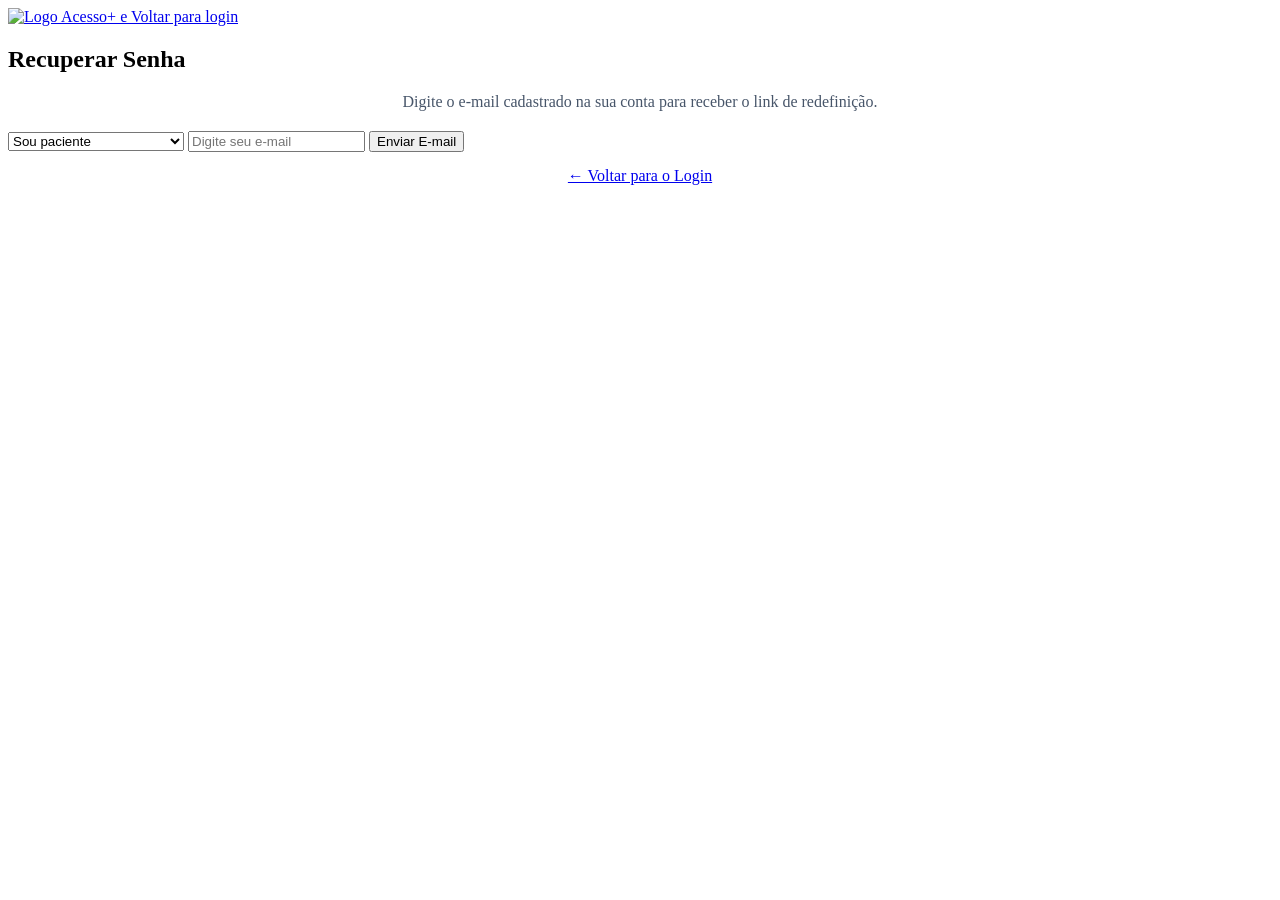
==== esqueciSenha.html @ 37e9d7a6 "Completa a área pública, cria o painel do administrador e criptografa senhas - Senhas de pacientes e" ====
<!DOCTYPE html>
<html lang="PT-br">
<head>
    <meta charset="UTF-8">
    <meta name="viewport" content="width=device-width, initial-scale=1.0">
    <title>Recuperar Senha | Acesso+</title>
    <link rel="stylesheet" href="css/loginUser.css">
</head>
<body>
    <section class="containerPai">
        <a href="loginUser.html" class="logo-card"><img src="img/logo.png" alt="Logo Acesso+ e Voltar para login"></a>
        <div class="card loginActive">
            <div class="esquerda">
                <div class="formLogin" style="width: 100%;">
                    <h2>Recuperar Senha</h2>
                    <p style="text-align: center; margin-bottom: 20px; color: #475569;">Digite o e-mail cadastrado na sua conta para receber o link de redefinição.</p>
                    <form action="processa_esqueciSenha.php" method="post">
                        <select name="tipo" id="tipo" aria-label="Tipo de conta" required>
                            <option value="paciente">Sou paciente</option>
                            <option value="profissional">Sou profissional de saúde</option>
                        </select>
                        <input type="email" name="email" placeholder="Digite seu e-mail" aria-label="Digite seu e-mail" required>
                        <button type="submit" name="submit">Enviar E-mail</button>
                    </form>
                    <a href="loginUser.html" class="esqueci-senha" style="display: block; text-align: center; margin-top: 15px;">&larr; Voltar para o Login</a>
                </div>
            </div>
            <div class="direita" style="background: url('img/background2.png') no-repeat center center / cover;">
                <!-- Apenas parte visual direita mantida para coerência do layout -->
            </div>
        </div>
    </section>
    <script>
        // Abre já com o tipo certo quando vem do login do profissional (esqueciSenha.html?tipo=profissional)
        if (new URLSearchParams(location.search).get('tipo') === 'profissional') {
            document.getElementById('tipo').value = 'profissional';
            document.querySelector('.logo-card').href = 'loginProfissional.html';
            document.querySelectorAll('a.esqueci-senha').forEach(a => a.href = 'loginProfissional.html');
        }
    </script>
</body>
</html>
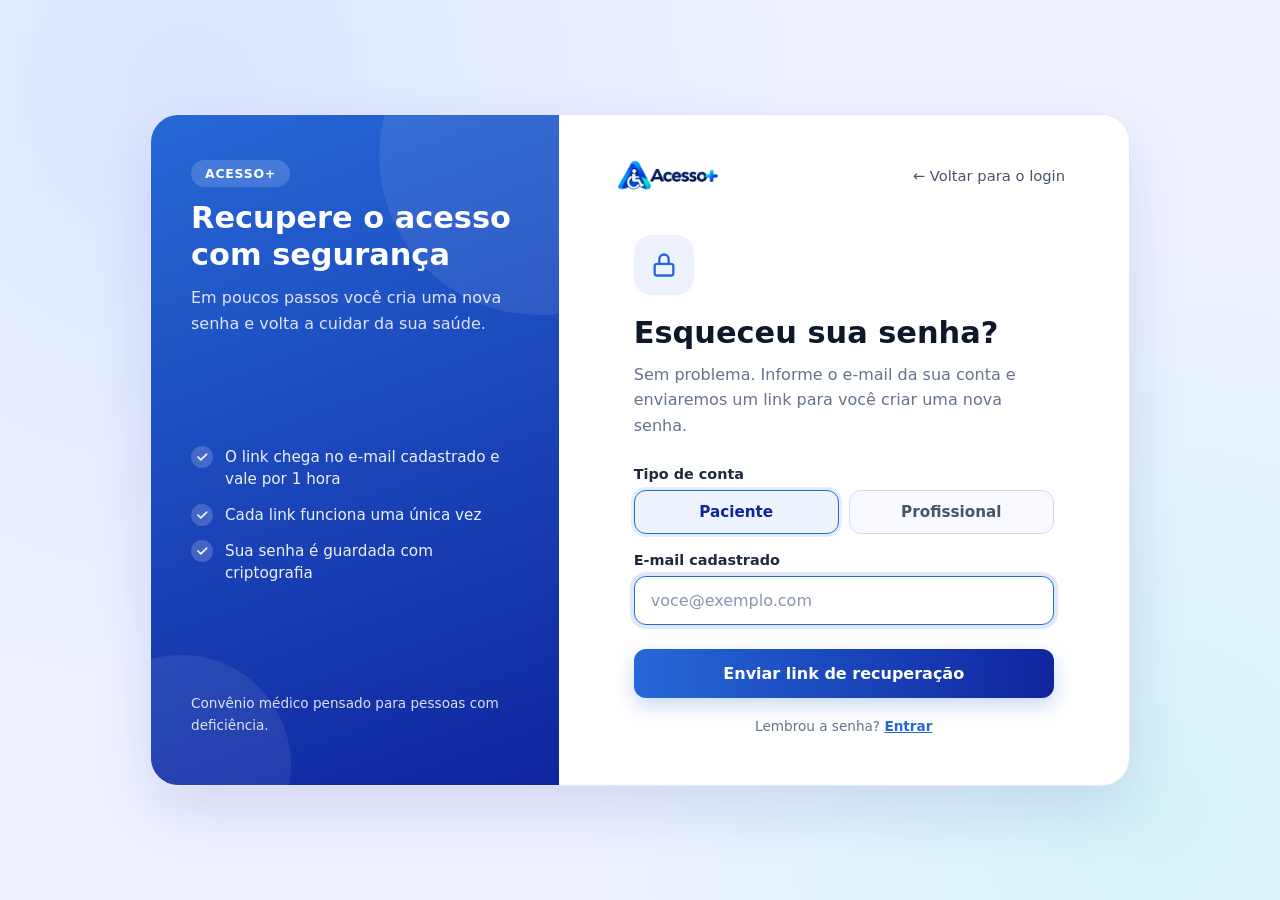
==== commit 490e568f: "Troca/início de plano levam ao Mercado Pago e nova tela de recuperação de senha - inc/pagamento.php:" ====
--- a/esqueciSenha.html
+++ b/esqueciSenha.html
@@ -1,42 +1,72 @@
 <!DOCTYPE html>
-<html lang="PT-br">
+<html lang="pt-br">
 <head>
     <meta charset="UTF-8">
     <meta name="viewport" content="width=device-width, initial-scale=1.0">
     <title>Recuperar Senha | Acesso+</title>
-    <link rel="stylesheet" href="css/loginUser.css">
+    <link rel="stylesheet" href="css/senha.css">
 </head>
-<body>
-    <section class="containerPai">
-        <a href="loginUser.html" class="logo-card"><img src="img/logo.png" alt="Logo Acesso+ e Voltar para login"></a>
-        <div class="card loginActive">
-            <div class="esquerda">
-                <div class="formLogin" style="width: 100%;">
-                    <h2>Recuperar Senha</h2>
-                    <p style="text-align: center; margin-bottom: 20px; color: #475569;">Digite o e-mail cadastrado na sua conta para receber o link de redefinição.</p>
-                    <form action="processa_esqueciSenha.php" method="post">
-                        <select name="tipo" id="tipo" aria-label="Tipo de conta" required>
-                            <option value="paciente">Sou paciente</option>
-                            <option value="profissional">Sou profissional de saúde</option>
-                        </select>
-                        <input type="email" name="email" placeholder="Digite seu e-mail" aria-label="Digite seu e-mail" required>
-                        <button type="submit" name="submit">Enviar E-mail</button>
-                    </form>
-                    <a href="loginUser.html" class="esqueci-senha" style="display: block; text-align: center; margin-top: 15px;">&larr; Voltar para o Login</a>
+<body class="pagina-senha">
+    <main class="senha-card">
+        <aside class="senha-lado" aria-hidden="true">
+            <div>
+                <span class="senha-lado-selo">Acesso+</span>
+                <h2>Recupere o acesso com segurança</h2>
+                <p>Em poucos passos você cria uma nova senha e volta a cuidar da sua saúde.</p>
+            </div>
+            <ul>
+                <li><svg viewBox="0 0 24 24" fill="none" stroke="currentColor" stroke-width="3" stroke-linecap="round" stroke-linejoin="round"><path d="M5 12l5 5L20 7"/></svg>O link chega no e-mail cadastrado e vale por 1 hora</li>
+                <li><svg viewBox="0 0 24 24" fill="none" stroke="currentColor" stroke-width="3" stroke-linecap="round" stroke-linejoin="round"><path d="M5 12l5 5L20 7"/></svg>Cada link funciona uma única vez</li>
+                <li><svg viewBox="0 0 24 24" fill="none" stroke="currentColor" stroke-width="3" stroke-linecap="round" stroke-linejoin="round"><path d="M5 12l5 5L20 7"/></svg>Sua senha é guardada com criptografia</li>
+            </ul>
+            <p class="senha-lado-rodape">Convênio médico pensado para pessoas com deficiência.</p>
+        </aside>
+
+        <section class="senha-conteudo">
+            <div class="senha-topo">
+                <a href="index.html"><img src="img/logo.png" alt="Acesso+ - página inicial"></a>
+                <a href="loginUser.html" class="senha-voltar link-login">&larr; Voltar para o login</a>
+            </div>
+
+            <div class="senha-corpo">
+                <div class="senha-icone" aria-hidden="true">
+                    <svg viewBox="0 0 24 24" fill="none" stroke="currentColor" stroke-width="2" stroke-linecap="round" stroke-linejoin="round"><rect x="4" y="11" width="16" height="10" rx="2"/><path d="M8 11V7a4 4 0 0 1 8 0v4"/></svg>
                 </div>
+                <h1>Esqueceu sua senha?</h1>
+                <p class="senha-sub">Sem problema. Informe o e-mail da sua conta e enviaremos um link para você criar uma nova senha.</p>
+
+                <form action="processa_esqueciSenha.php" method="post" class="senha-form">
+                    <fieldset class="tipo-conta">
+                        <legend class="campo-titulo">Tipo de conta</legend>
+                        <input type="radio" name="tipo" id="tipo-paciente" value="paciente" checked>
+                        <label for="tipo-paciente">Paciente</label>
+                        <input type="radio" name="tipo" id="tipo-profissional" value="profissional">
+                        <label for="tipo-profissional">Profissional</label>
+                    </fieldset>
+
+                    <div class="campo">
+                        <label for="email">E-mail cadastrado</label>
+                        <input type="email" name="email" id="email" placeholder="voce@exemplo.com" autocomplete="email" required autofocus>
+                    </div>
+
+                    <button type="submit" name="submit" class="btn-senha">Enviar link de recuperação</button>
+                </form>
+
+                <p class="texto-pequeno">Lembrou a senha? <a href="loginUser.html" class="link-login">Entrar</a></p>
             </div>
-            <div class="direita" style="background: url('img/background2.png') no-repeat center center / cover;">
-                <!-- Apenas parte visual direita mantida para coerência do layout -->
-            </div>
-        </div>
-    </section>
+        </section>
+    </main>
     <script>
         // Abre já com o tipo certo quando vem do login do profissional (esqueciSenha.html?tipo=profissional)
+        const loginDoTipo = { paciente: 'loginUser.html', profissional: 'loginProfissional.html' };
+        function atualizarLinks(tipo) {
+            document.querySelectorAll('.link-login').forEach(a => a.href = loginDoTipo[tipo]);
+        }
         if (new URLSearchParams(location.search).get('tipo') === 'profissional') {
-            document.getElementById('tipo').value = 'profissional';
-            document.querySelector('.logo-card').href = 'loginProfissional.html';
-            document.querySelectorAll('a.esqueci-senha').forEach(a => a.href = 'loginProfissional.html');
+            document.getElementById('tipo-profissional').checked = true;
+            atualizarLinks('profissional');
         }
+        document.querySelectorAll('input[name="tipo"]').forEach(r => r.addEventListener('change', () => atualizarLinks(r.value)));
     </script>
 </body>
 </html>
--- a/css/senha.css
+++ b/css/senha.css
@@ -0,0 +1,529 @@
+/* Telas de recuperação de senha: esqueciSenha.html, processa_esqueciSenha.php e redefinirSenha.php */
+
+* {
+    box-sizing: border-box;
+    margin: 0;
+    padding: 0;
+    font-family: "Roboto", system-ui, -apple-system, "Segoe UI", sans-serif;
+}
+
+body.pagina-senha {
+    min-height: 100vh;
+    display: flex;
+    align-items: center;
+    justify-content: center;
+    padding: 32px 16px;
+    background: radial-gradient(circle at 15% 10%, #dbe6ff 0, transparent 45%),
+                radial-gradient(circle at 90% 90%, #d6f3f7 0, transparent 40%),
+                #eef2ff;
+    color: #1e293b;
+}
+
+.senha-card {
+    width: 100%;
+    max-width: 980px;
+    min-height: 600px;
+    display: grid;
+    grid-template-columns: 5fr 7fr;
+    background-color: #ffffff;
+    border: 1px solid #e2e6fa;
+    border-radius: 28px;
+    box-shadow: 0 24px 60px rgba(15, 37, 158, 0.12);
+    overflow: hidden;
+}
+
+/* ---------- Lado azul (informativo) ---------- */
+
+.senha-lado {
+    position: relative;
+    display: flex;
+    flex-direction: column;
+    justify-content: space-between;
+    gap: 32px;
+    padding: 48px 40px;
+    background: linear-gradient(160deg, #2668D7 0%, #0f259e 100%);
+    color: #ffffff;
+    overflow: hidden;
+}
+
+.senha-lado::before,
+.senha-lado::after {
+    content: "";
+    position: absolute;
+    border-radius: 50%;
+    background: rgba(255, 255, 255, 0.08);
+}
+
+.senha-lado::before { width: 320px; height: 320px; top: -120px; right: -140px; }
+.senha-lado::after  { width: 220px; height: 220px; bottom: -90px; left: -80px; }
+
+.senha-lado > * { position: relative; z-index: 1; }
+
+.senha-lado-selo {
+    align-self: flex-start;
+    padding: 6px 14px;
+    border-radius: 999px;
+    background: rgba(255, 255, 255, 0.16);
+    font-size: 0.78rem;
+    font-weight: 700;
+    letter-spacing: 0.06em;
+    text-transform: uppercase;
+}
+
+.senha-lado h2 {
+    margin: 18px 0 12px;
+    font-size: 1.9rem;
+    line-height: 1.2;
+}
+
+.senha-lado p {
+    color: rgba(255, 255, 255, 0.85);
+    line-height: 1.6;
+}
+
+.senha-lado ul {
+    list-style: none;
+    display: flex;
+    flex-direction: column;
+    gap: 14px;
+}
+
+.senha-lado li {
+    display: flex;
+    align-items: flex-start;
+    gap: 12px;
+    color: rgba(255, 255, 255, 0.92);
+    font-size: 0.95rem;
+    line-height: 1.45;
+}
+
+.senha-lado li svg {
+    flex-shrink: 0;
+    width: 22px;
+    height: 22px;
+    padding: 4px;
+    border-radius: 50%;
+    background: rgba(255, 255, 255, 0.18);
+}
+
+.senha-lado-rodape {
+    font-size: 0.85rem;
+    color: rgba(255, 255, 255, 0.7);
+}
+
+/* ---------- Conteúdo (formulário) ---------- */
+
+.senha-conteudo {
+    display: flex;
+    flex-direction: column;
+    padding: 40px 56px 48px;
+}
+
+.senha-topo {
+    display: flex;
+    align-items: center;
+    justify-content: space-between;
+    gap: 16px;
+    margin-bottom: 40px;
+}
+
+.senha-topo img {
+    height: 40px;
+    width: auto;
+    display: block;
+}
+
+.senha-voltar {
+    display: inline-flex;
+    align-items: center;
+    gap: 6px;
+    color: #475569;
+    font-size: 0.92rem;
+    font-weight: 500;
+    text-decoration: none;
+    border-radius: 8px;
+    padding: 6px 8px;
+}
+
+.senha-voltar:hover { color: #2668D7; background: #eef2ff; }
+
+.senha-corpo {
+    flex: 1;
+    display: flex;
+    flex-direction: column;
+    justify-content: center;
+    width: 100%;
+    max-width: 420px;
+    margin: 0 auto;
+}
+
+.senha-icone {
+    width: 60px;
+    height: 60px;
+    display: grid;
+    place-items: center;
+    margin-bottom: 20px;
+    border-radius: 18px;
+    background: #eef2ff;
+    color: #2668D7;
+}
+
+.senha-icone svg { width: 28px; height: 28px; }
+.senha-icone.sucesso { background: #dcfce7; color: #15803d; }
+.senha-icone.erro { background: #fee2e2; color: #b91c1c; }
+
+.senha-corpo h1 {
+    margin-bottom: 10px;
+    color: #0f172a;
+    font-size: 1.9rem;
+    line-height: 1.2;
+}
+
+.senha-sub {
+    margin-bottom: 28px;
+    color: #64748b;
+    line-height: 1.6;
+}
+
+.senha-sub strong { color: #1e293b; }
+
+.senha-form {
+    display: flex;
+    flex-direction: column;
+    gap: 18px;
+}
+
+.campo {
+    display: flex;
+    flex-direction: column;
+    gap: 8px;
+}
+
+.campo > label,
+.campo-titulo {
+    color: #1e293b;
+    font-size: 0.9rem;
+    font-weight: 600;
+}
+
+.campo input[type="email"],
+.campo input[type="password"],
+.campo input[type="text"] {
+    width: 100%;
+    padding: 14px 16px;
+    border: 1.5px solid #d6dbf5;
+    border-radius: 12px;
+    background-color: #f8faff;
+    color: #0f172a;
+    font-size: 1rem;
+    transition: border-color 0.2s ease, box-shadow 0.2s ease, background-color 0.2s ease;
+}
+
+.campo input::placeholder { color: #8c93b0; }
+
+.campo input:focus {
+    outline: none;
+    border-color: #2668D7;
+    background-color: #ffffff;
+    box-shadow: 0 0 0 4px rgba(38, 104, 215, 0.15);
+}
+
+.campo input.invalido { border-color: #ef4444; }
+.campo input.invalido:focus { box-shadow: 0 0 0 4px rgba(239, 68, 68, 0.15); }
+
+/* Campo de senha com botão mostrar/ocultar */
+.campo-senha {
+    position: relative;
+}
+
+.campo-senha input { padding-right: 56px !important; }
+
+.btn-olho {
+    position: absolute;
+    top: 50%;
+    right: 8px;
+    transform: translateY(-50%);
+    width: 40px;
+    height: 40px;
+    display: grid;
+    place-items: center;
+    border: none;
+    border-radius: 10px;
+    background: transparent;
+    color: #64748b;
+    cursor: pointer;
+}
+
+.btn-olho:hover { background: #eef2ff; color: #2668D7; }
+.btn-olho svg { width: 20px; height: 20px; }
+.btn-olho .olho-fechado { display: none; }
+.btn-olho[aria-pressed="true"] .olho-aberto { display: none; }
+.btn-olho[aria-pressed="true"] .olho-fechado { display: block; }
+
+/* Tipo de conta (paciente / profissional) */
+.tipo-conta {
+    display: grid;
+    grid-template-columns: 1fr 1fr;
+    gap: 10px;
+    border: none;
+}
+
+.tipo-conta legend { margin-bottom: 8px; }
+
+.tipo-conta input {
+    position: absolute;
+    opacity: 0;
+    pointer-events: none;
+}
+
+.tipo-conta label {
+    display: flex;
+    align-items: center;
+    justify-content: center;
+    gap: 8px;
+    padding: 12px;
+    border: 1.5px solid #d6dbf5;
+    border-radius: 12px;
+    background: #f8faff;
+    color: #475569;
+    font-size: 0.95rem;
+    font-weight: 600;
+    cursor: pointer;
+    transition: all 0.2s ease;
+}
+
+.tipo-conta input:checked + label {
+    border-color: #2668D7;
+    background: #eef4ff;
+    color: #0f259e;
+    box-shadow: 0 0 0 3px rgba(38, 104, 215, 0.12);
+}
+
+.tipo-conta input:focus-visible + label { outline: 3px solid #2668D7; outline-offset: 2px; }
+
+/* Força da senha */
+.forca {
+    display: flex;
+    align-items: center;
+    gap: 12px;
+    margin-top: 2px;
+}
+
+.forca-barras {
+    flex: 1;
+    display: grid;
+    grid-template-columns: repeat(4, 1fr);
+    gap: 6px;
+}
+
+.forca-barras span {
+    height: 6px;
+    border-radius: 999px;
+    background: #e2e8f0;
+    transition: background-color 0.25s ease;
+}
+
+.forca-texto {
+    min-width: 64px;
+    color: #64748b;
+    font-size: 0.82rem;
+    font-weight: 600;
+    text-align: right;
+}
+
+.forca[data-nivel="1"] .forca-barras span:nth-child(-n+1) { background: #ef4444; }
+.forca[data-nivel="2"] .forca-barras span:nth-child(-n+2) { background: #f59e0b; }
+.forca[data-nivel="3"] .forca-barras span:nth-child(-n+3) { background: #3b82f6; }
+.forca[data-nivel="4"] .forca-barras span:nth-child(-n+4) { background: #16a34a; }
+.forca[data-nivel="1"] .forca-texto { color: #b91c1c; }
+.forca[data-nivel="2"] .forca-texto { color: #b45309; }
+.forca[data-nivel="3"] .forca-texto { color: #1d4ed8; }
+.forca[data-nivel="4"] .forca-texto { color: #15803d; }
+
+/* Lista de requisitos */
+.requisitos {
+    list-style: none;
+    display: grid;
+    grid-template-columns: 1fr 1fr;
+    gap: 8px 16px;
+    padding: 14px 16px;
+    border-radius: 12px;
+    background: #f8fafc;
+    border: 1px solid #e2e8f0;
+}
+
+.requisitos li {
+    display: flex;
+    align-items: center;
+    gap: 8px;
+    color: #64748b;
+    font-size: 0.85rem;
+    transition: color 0.2s ease;
+}
+
+.requisitos li::before {
+    content: "";
+    flex-shrink: 0;
+    width: 16px;
+    height: 16px;
+    border-radius: 50%;
+    border: 2px solid #cbd5e1;
+    transition: all 0.2s ease;
+}
+
+.requisitos li.ok { color: #15803d; }
+
+.requisitos li.ok::before {
+    border-color: #16a34a;
+    background: #16a34a url("data:image/svg+xml,%3Csvg xmlns='http://www.w3.org/2000/svg' viewBox='0 0 24 24' fill='none' stroke='white' stroke-width='4' stroke-linecap='round' stroke-linejoin='round'%3E%3Cpath d='M5 12l5 5L20 7'/%3E%3C/svg%3E") center / 10px no-repeat;
+}
+
+.requisitos li.largo { grid-column: 1 / -1; }
+
+.dica-campo {
+    min-height: 1.2em;
+    font-size: 0.85rem;
+    color: #64748b;
+}
+
+.dica-campo.erro { color: #b91c1c; }
+.dica-campo.ok { color: #15803d; }
+
+/* Botões */
+.btn-senha {
+    display: inline-flex;
+    align-items: center;
+    justify-content: center;
+    gap: 8px;
+    width: 100%;
+    margin-top: 6px;
+    padding: 15px 20px;
+    border: none;
+    border-radius: 12px;
+    background: linear-gradient(90deg, #2668D7 0%, #0f259e 100%);
+    color: #ffffff;
+    font-size: 1rem;
+    font-weight: 700;
+    text-decoration: none;
+    cursor: pointer;
+    box-shadow: 0 8px 20px rgba(38, 104, 215, 0.25);
+    transition: transform 0.2s ease, box-shadow 0.2s ease, opacity 0.2s ease;
+}
+
+.btn-senha:hover:not(:disabled) {
+    transform: translateY(-2px);
+    box-shadow: 0 12px 26px rgba(38, 104, 215, 0.32);
+}
+
+.btn-senha:focus-visible,
+.btn-secundario:focus-visible,
+.senha-voltar:focus-visible,
+.btn-olho:focus-visible {
+    outline: 3px solid #0f259e;
+    outline-offset: 2px;
+}
+
+.btn-senha:disabled {
+    opacity: 0.5;
+    cursor: not-allowed;
+    box-shadow: none;
+}
+
+.btn-secundario {
+    display: inline-flex;
+    align-items: center;
+    justify-content: center;
+    width: 100%;
+    padding: 13px 20px;
+    border: 1.5px solid #d6dbf5;
+    border-radius: 12px;
+    background: #ffffff;
+    color: #2668D7;
+    font-size: 0.95rem;
+    font-weight: 600;
+    text-decoration: none;
+    cursor: pointer;
+}
+
+.btn-secundario:hover { background: #eef2ff; }
+
+.acoes-senha {
+    display: flex;
+    flex-direction: column;
+    gap: 12px;
+}
+
+/* Avisos */
+.aviso-senha {
+    margin-bottom: 20px;
+    padding: 14px 16px;
+    border-radius: 12px;
+    font-size: 0.92rem;
+    line-height: 1.5;
+}
+
+.aviso-senha.erro { background: #fee2e2; color: #991b1b; border: 1px solid #fecaca; }
+.aviso-senha.info { background: #eff6ff; color: #1e40af; border: 1px solid #bfdbfe; }
+.aviso-senha ul { margin: 6px 0 0 18px; }
+
+.passos-email {
+    list-style: none;
+    counter-reset: passo;
+    display: flex;
+    flex-direction: column;
+    gap: 12px;
+    margin-bottom: 28px;
+}
+
+.passos-email li {
+    counter-increment: passo;
+    display: flex;
+    align-items: center;
+    gap: 12px;
+    color: #475569;
+    font-size: 0.95rem;
+}
+
+.passos-email li::before {
+    content: counter(passo);
+    flex-shrink: 0;
+    width: 28px;
+    height: 28px;
+    display: grid;
+    place-items: center;
+    border-radius: 50%;
+    background: #eef2ff;
+    color: #2668D7;
+    font-size: 0.85rem;
+    font-weight: 700;
+}
+
+.texto-pequeno {
+    margin-top: 18px;
+    color: #64748b;
+    font-size: 0.85rem;
+    text-align: center;
+    line-height: 1.5;
+}
+
+.texto-pequeno a { color: #2668D7; font-weight: 600; }
+
+/* ---------- Responsivo ---------- */
+
+@media (max-width: 860px) {
+    .senha-card { grid-template-columns: 1fr; min-height: 0; }
+    .senha-lado { display: none; }
+    .senha-conteudo { padding: 28px 24px 36px; }
+    .senha-topo { margin-bottom: 28px; }
+}
+
+@media (max-width: 420px) {
+    body.pagina-senha { padding: 16px; align-items: flex-start; }
+    .senha-corpo h1 { font-size: 1.6rem; }
+    .requisitos { grid-template-columns: 1fr; }
+    .senha-topo img { height: 32px; }
+}
+
+@media (prefers-reduced-motion: reduce) {
+    * { transition: none !important; }
+}
